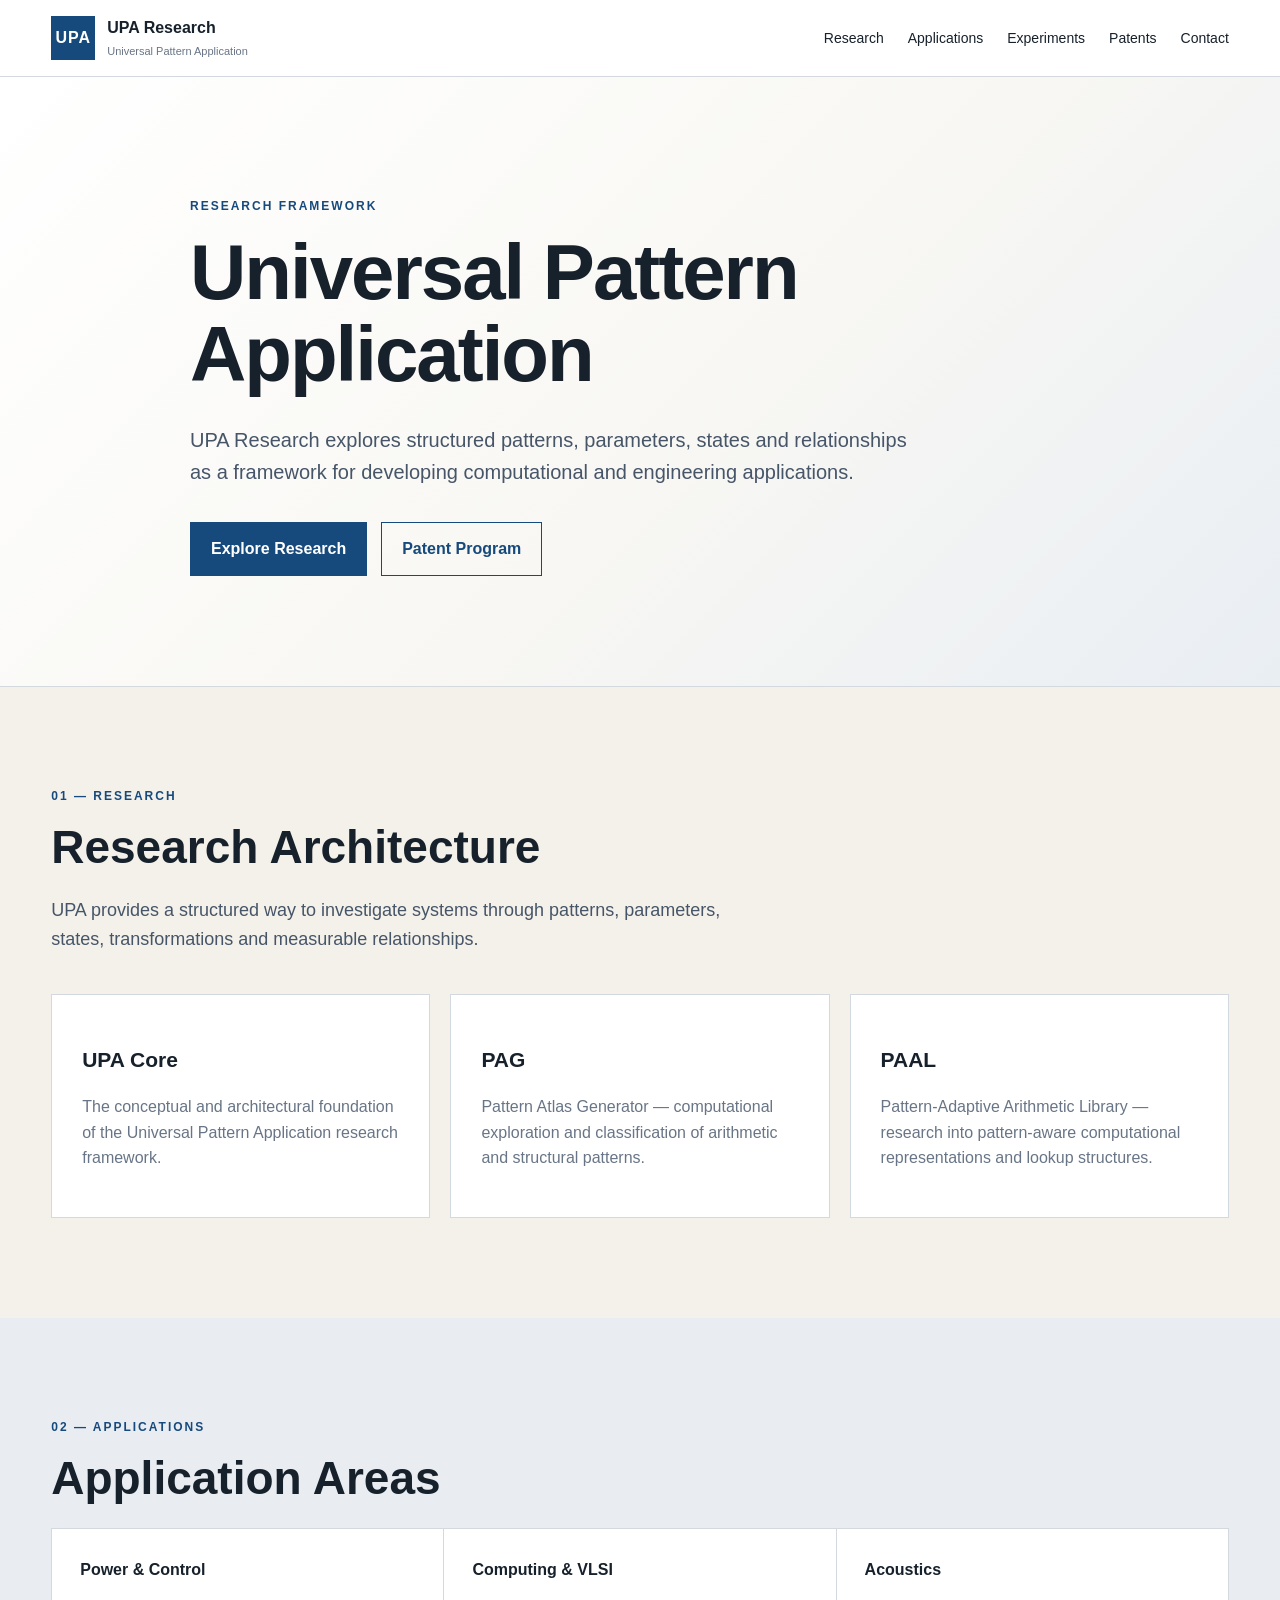
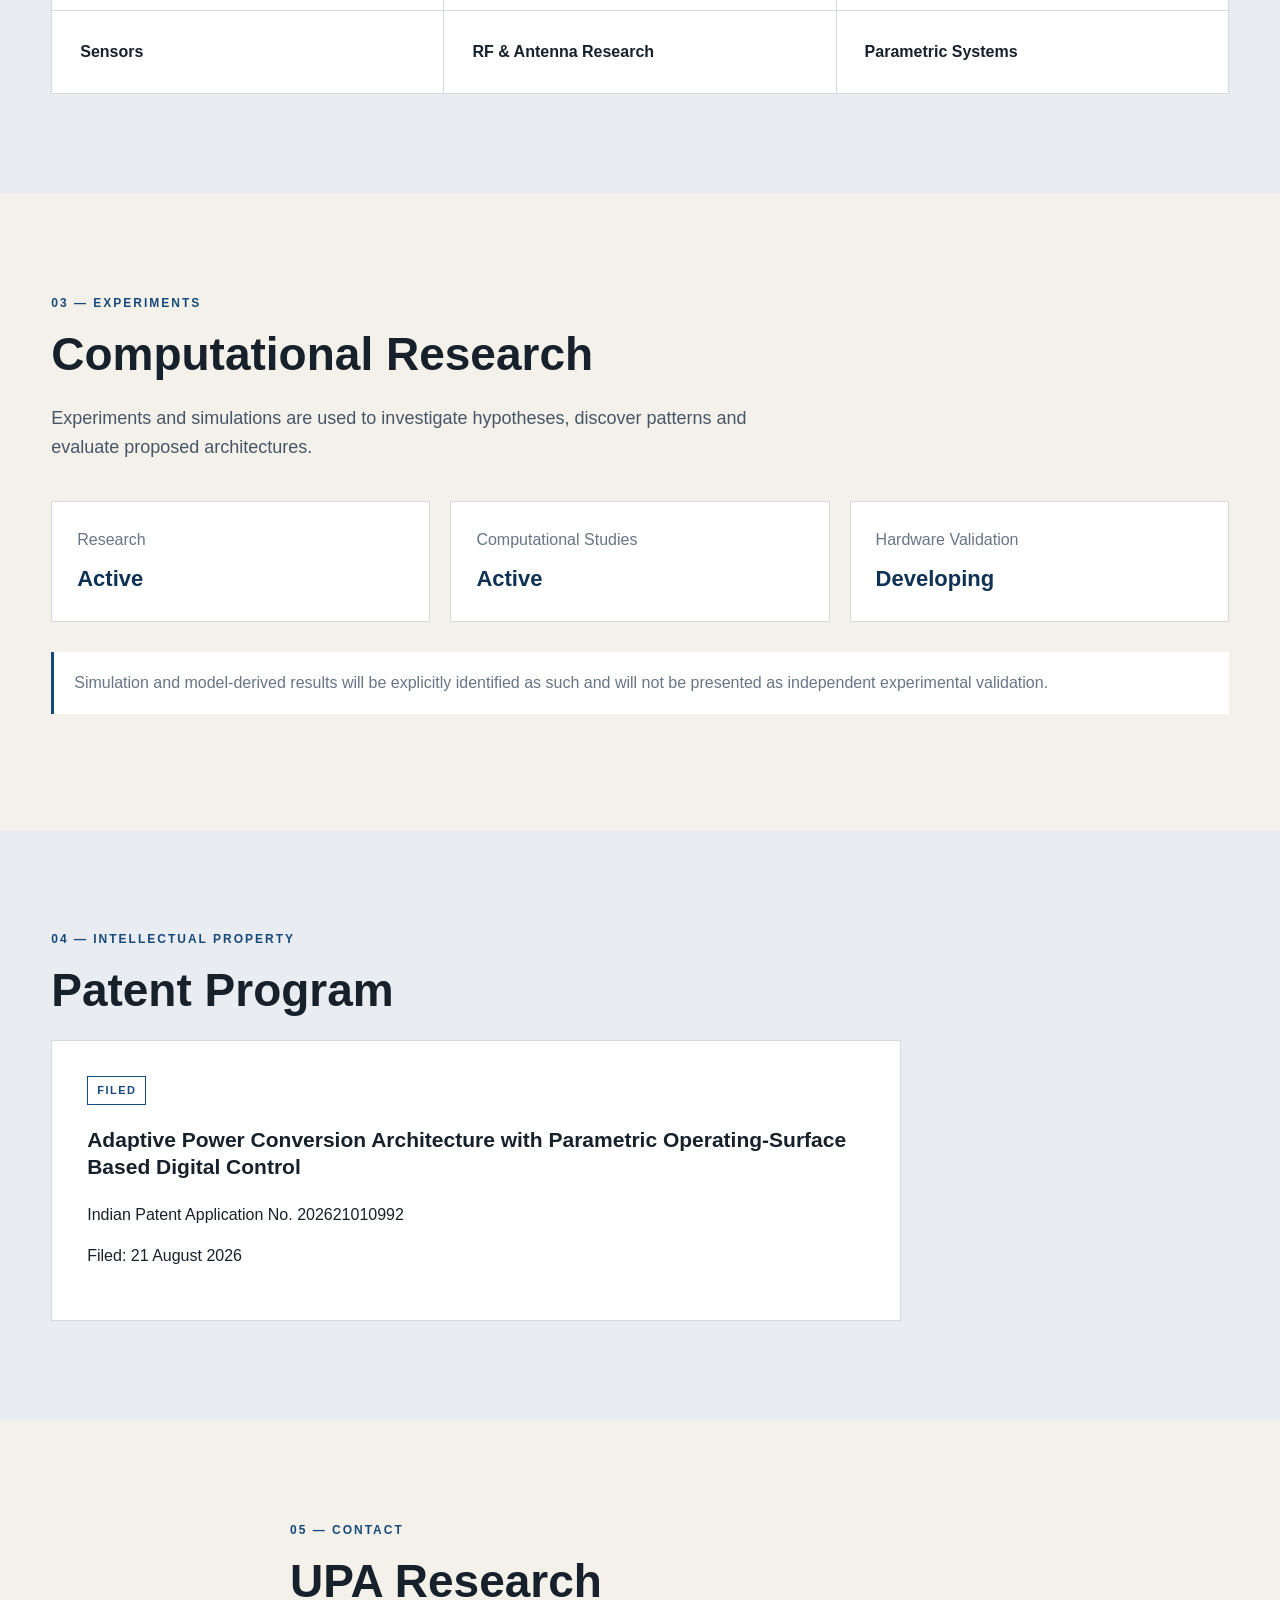
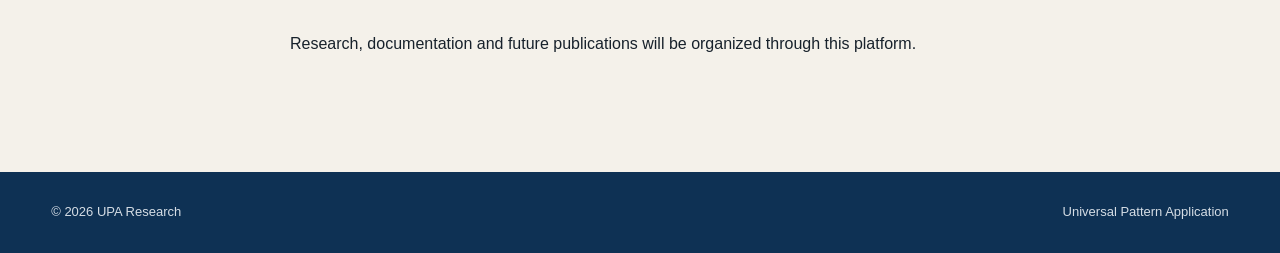
==== index.html @ 059bbdf7 "Create UPA Research website v1" ====
﻿<!DOCTYPE html>
<html lang="en">
<head>
    <meta charset="UTF-8">
    <meta name="viewport" content="width=device-width, initial-scale=1.0">
    <meta name="description" content="UPA Research — Universal Pattern Application">
    <title>UPA Research — Universal Pattern Application</title>
    <link rel="stylesheet" href="css/style.css">
</head>

<body>

<header class="site-header">
    <div class="container nav-container">
        <a href="index.html" class="brand">
            <span class="brand-mark">UPA</span>
            <span>
                <strong>UPA Research</strong>
                <small>Universal Pattern Application</small>
            </span>
        </a>

        <nav>
            <a href="#research">Research</a>
            <a href="#applications">Applications</a>
            <a href="#experiments">Experiments</a>
            <a href="#patents">Patents</a>
            <a href="#contact">Contact</a>
        </nav>
    </div>
</header>

<main>

    <section class="hero">
        <div class="container hero-content">
            <p class="eyebrow">RESEARCH FRAMEWORK</p>

            <h1>Universal Pattern Application</h1>

            <p class="hero-text">
                UPA Research explores structured patterns, parameters,
                states and relationships as a framework for developing
                computational and engineering applications.
            </p>

            <div class="hero-actions">
                <a href="#research" class="button primary">Explore Research</a>
                <a href="#patents" class="button secondary">Patent Program</a>
            </div>
        </div>
    </section>


    <section class="section" id="research">
        <div class="container">
            <p class="eyebrow">01 — RESEARCH</p>
            <h2>Research Architecture</h2>

            <p class="section-intro">
                UPA provides a structured way to investigate systems through
                patterns, parameters, states, transformations and measurable
                relationships.
            </p>

            <div class="cards">

                <article class="card">
                    <h3>UPA Core</h3>
                    <p>
                        The conceptual and architectural foundation of the
                        Universal Pattern Application research framework.
                    </p>
                </article>

                <article class="card">
                    <h3>PAG</h3>
                    <p>
                        Pattern Atlas Generator — computational exploration
                        and classification of arithmetic and structural patterns.
                    </p>
                </article>

                <article class="card">
                    <h3>PAAL</h3>
                    <p>
                        Pattern-Adaptive Arithmetic Library — research into
                        pattern-aware computational representations and lookup
                        structures.
                    </p>
                </article>

            </div>
        </div>
    </section>


    <section class="section alternate" id="applications">
        <div class="container">
            <p class="eyebrow">02 — APPLICATIONS</p>
            <h2>Application Areas</h2>

            <div class="application-grid">
                <div>Power & Control</div>
                <div>Computing & VLSI</div>
                <div>Acoustics</div>
                <div>Sensors</div>
                <div>RF & Antenna Research</div>
                <div>Parametric Systems</div>
            </div>
        </div>
    </section>


    <section class="section" id="experiments">
        <div class="container">
            <p class="eyebrow">03 — EXPERIMENTS</p>
            <h2>Computational Research</h2>

            <p class="section-intro">
                Experiments and simulations are used to investigate hypotheses,
                discover patterns and evaluate proposed architectures.
            </p>

            <div class="status-grid">
                <div class="status">
                    <span>Research</span>
                    <strong>Active</strong>
                </div>

                <div class="status">
                    <span>Computational Studies</span>
                    <strong>Active</strong>
                </div>

                <div class="status">
                    <span>Hardware Validation</span>
                    <strong>Developing</strong>
                </div>
            </div>

            <p class="note">
                Simulation and model-derived results will be explicitly
                identified as such and will not be presented as independent
                experimental validation.
            </p>
        </div>
    </section>


    <section class="section alternate" id="patents">
        <div class="container">
            <p class="eyebrow">04 — INTELLECTUAL PROPERTY</p>
            <h2>Patent Program</h2>

            <div class="patent-card">
                <span class="patent-status">FILED</span>

                <h3>
                    Adaptive Power Conversion Architecture with Parametric
                    Operating-Surface Based Digital Control
                </h3>

                <p>
                    Indian Patent Application No. 202621010992
                </p>

                <p>
                    Filed: 21 August 2026
                </p>
            </div>
        </div>
    </section>


    <section class="section" id="contact">
        <div class="container contact-section">
            <p class="eyebrow">05 — CONTACT</p>
            <h2>UPA Research</h2>

            <p>
                Research, documentation and future publications will be
                organized through this platform.
            </p>
        </div>
    </section>

</main>


<footer>
    <div class="container footer-content">
        <span>© 2026 UPA Research</span>
        <span>Universal Pattern Application</span>
    </div>
</footer>

<script src="js/main.js"></script>

</body>
</html>
---- css/style.css ----
﻿:root {
    --background: #f4f1ea;
    --surface: #ffffff;
    --surface-alt: #e9edf2;

    --text: #17212b;
    --text-soft: #465568;
    --muted: #687586;

    --border: #d4d9df;

    --accent: #174a7c;
    --accent-dark: #0e3154;
    --accent-light: #dce8f2;

    --max-width: 1180px;
}

* {
    box-sizing: border-box;
}

html {
    scroll-behavior: smooth;
}

body {
    margin: 0;
    font-family: Arial, Helvetica, sans-serif;
    background: var(--background);
    color: var(--text);
    line-height: 1.6;
}

/* ---------- Layout ---------- */

.container {
    width: min(92%, var(--max-width));
    margin: 0 auto;
}

/* ---------- Header ---------- */

.site-header {
    background: rgba(255, 255, 255, 0.97);
    border-bottom: 1px solid var(--border);
    position: sticky;
    top: 0;
    z-index: 100;
}

.nav-container {
    min-height: 76px;
    display: flex;
    align-items: center;
    justify-content: space-between;
    gap: 30px;
}

.brand {
    display: flex;
    align-items: center;
    gap: 12px;
    color: var(--text);
    text-decoration: none;
}

.brand-mark {
    display: grid;
    place-items: center;
    width: 44px;
    height: 44px;

    background: var(--accent);
    color: white;

    border: 2px solid var(--accent);

    font-weight: 700;
    letter-spacing: 1px;
}

.brand strong,
.brand small {
    display: block;
}

.brand small {
    color: var(--muted);
    font-size: 11px;
    margin-top: 2px;
}

nav {
    display: flex;
    gap: 24px;
}

nav a {
    color: var(--text);
    text-decoration: none;
    font-size: 14px;
}

nav a:hover {
    color: var(--accent);
}

/* ---------- Hero ---------- */

.hero {
    padding: 120px 0 110px;

    background:
        linear-gradient(
            135deg,
            #ffffff 0%,
            #f8f7f3 55%,
            #e9eef3 100%
        );

    border-bottom: 1px solid var(--border);
}

.hero-content {
    max-width: 900px;
}

.eyebrow {
    color: var(--accent);
    font-size: 12px;
    font-weight: 700;
    letter-spacing: 2px;
    margin: 0 0 16px;
}

h1 {
    font-size: clamp(42px, 7vw, 78px);
    line-height: 1.05;
    margin: 0 0 28px;
    letter-spacing: -2px;
}

.hero-text {
    max-width: 720px;
    font-size: 20px;
    color: var(--text-soft);
}

.hero-actions {
    display: flex;
    gap: 14px;
    margin-top: 34px;
    flex-wrap: wrap;
}

/* ---------- Buttons ---------- */

.button {
    display: inline-block;
    padding: 13px 20px;
    text-decoration: none;
    font-weight: 700;

    border: 1px solid var(--accent);

    transition:
        background 0.2s ease,
        color 0.2s ease,
        transform 0.2s ease;
}

.button:hover {
    transform: translateY(-1px);
}

.button.primary {
    background: var(--accent);
    color: white;
}

.button.primary:hover {
    background: var(--accent-dark);
}

.button.secondary {
    color: var(--accent);
    background: transparent;
}

.button.secondary:hover {
    background: var(--accent-light);
}

/* ---------- Sections ---------- */

.section {
    padding: 100px 0;
}

.alternate {
    background: var(--surface-alt);
}

h2 {
    font-size: clamp(30px, 4vw, 46px);
    line-height: 1.1;
    margin: 0 0 24px;
}

h3 {
    font-size: 21px;
    line-height: 1.3;
}

.section-intro {
    max-width: 720px;
    color: var(--text-soft);
    font-size: 18px;
    margin-bottom: 40px;
}

/* ---------- Research Cards ---------- */

.cards {
    display: grid;
    grid-template-columns: repeat(3, 1fr);
    gap: 20px;
}

.card {
    background: var(--surface);
    border: 1px solid var(--border);
    padding: 30px;

    transition:
        transform 0.2s ease,
        border-color 0.2s ease;
}

.card:hover {
    transform: translateY(-3px);
    border-color: #aebdca;
}

.card p {
    color: var(--muted);
}

/* ---------- Applications ---------- */

.application-grid {
    display: grid;
    grid-template-columns: repeat(3, 1fr);

    border-top: 1px solid var(--border);
    border-left: 1px solid var(--border);
}

.application-grid div {
    background: var(--surface);

    border-right: 1px solid var(--border);
    border-bottom: 1px solid var(--border);

    padding: 28px;

    font-weight: 700;
}

/* ---------- Experiment Status ---------- */

.status-grid {
    display: grid;
    grid-template-columns: repeat(3, 1fr);
    gap: 20px;
    margin-top: 35px;
}

.status {
    background: var(--surface);
    border: 1px solid var(--border);
    padding: 25px;
}

.status span,
.status strong {
    display: block;
}

.status span {
    color: var(--muted);
    margin-bottom: 8px;
}

.status strong {
    color: var(--accent-dark);
    font-size: 22px;
}

.note {
    margin-top: 30px;
    padding: 18px 20px;

    border-left: 3px solid var(--accent);

    background: var(--surface);
    color: var(--muted);
}

/* ---------- Patent ---------- */

.patent-card {
    max-width: 850px;

    background: var(--surface);
    border: 1px solid var(--border);

    padding: 35px;
}

.patent-status {
    display: inline-block;

    font-size: 11px;
    font-weight: 700;
    letter-spacing: 1.5px;

    color: var(--accent);

    border: 1px solid var(--accent);

    padding: 5px 9px;
}

/* ---------- Contact ---------- */

.contact-section {
    max-width: 700px;
}

/* ---------- Footer ---------- */

footer {
    background: var(--accent-dark);
    color: white;
    padding: 30px 0;
}

.footer-content {
    display: flex;
    justify-content: space-between;
    gap: 20px;

    color: #d5dde5;
    font-size: 13px;
}

/* ---------- Mobile ---------- */

@media (max-width: 800px) {

    .nav-container {
        align-items: flex-start;
        padding: 18px 0;
        flex-direction: column;
    }

    nav {
        flex-wrap: wrap;
        gap: 12px 18px;
    }

    .hero {
        padding: 80px 0;
    }

    .cards,
    .application-grid,
    .status-grid {
        grid-template-columns: 1fr;
    }

    .section {
        padding: 70px 0;
    }

    .footer-content {
        flex-direction: column;
    }
}
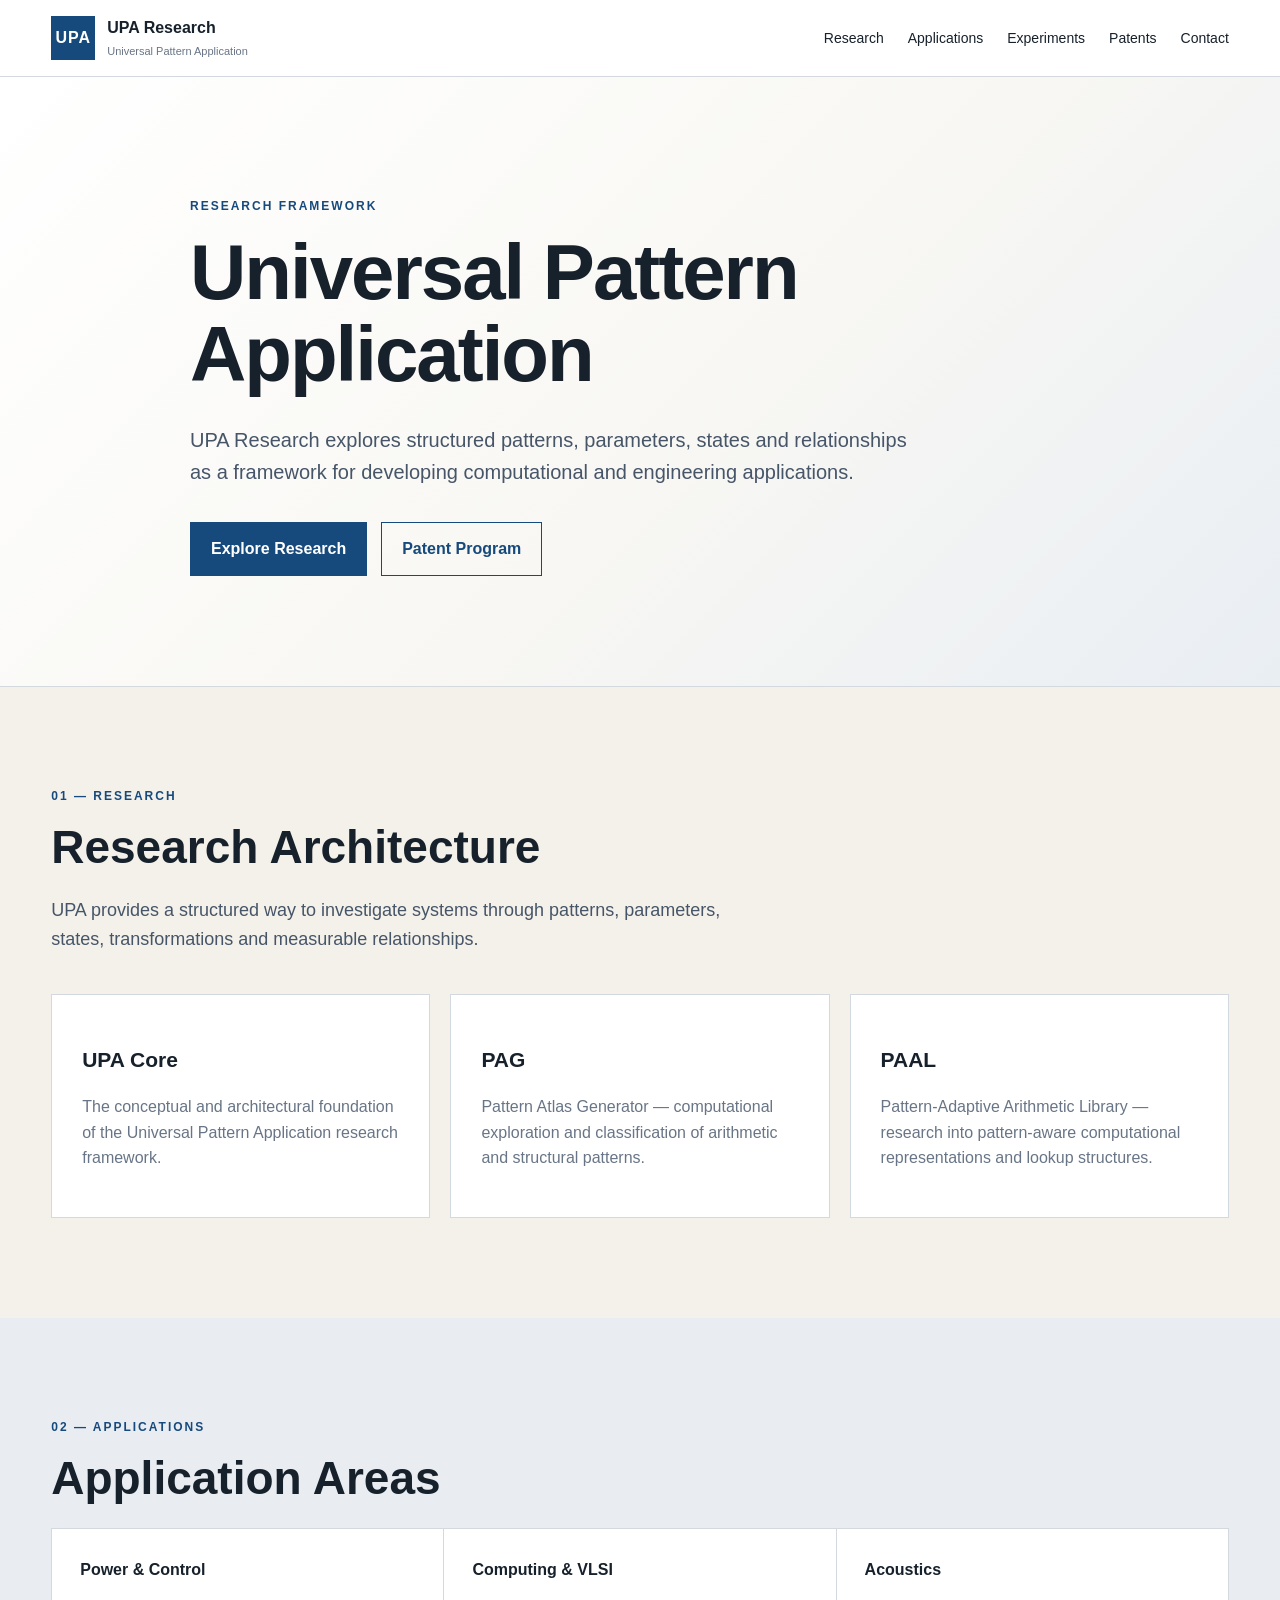
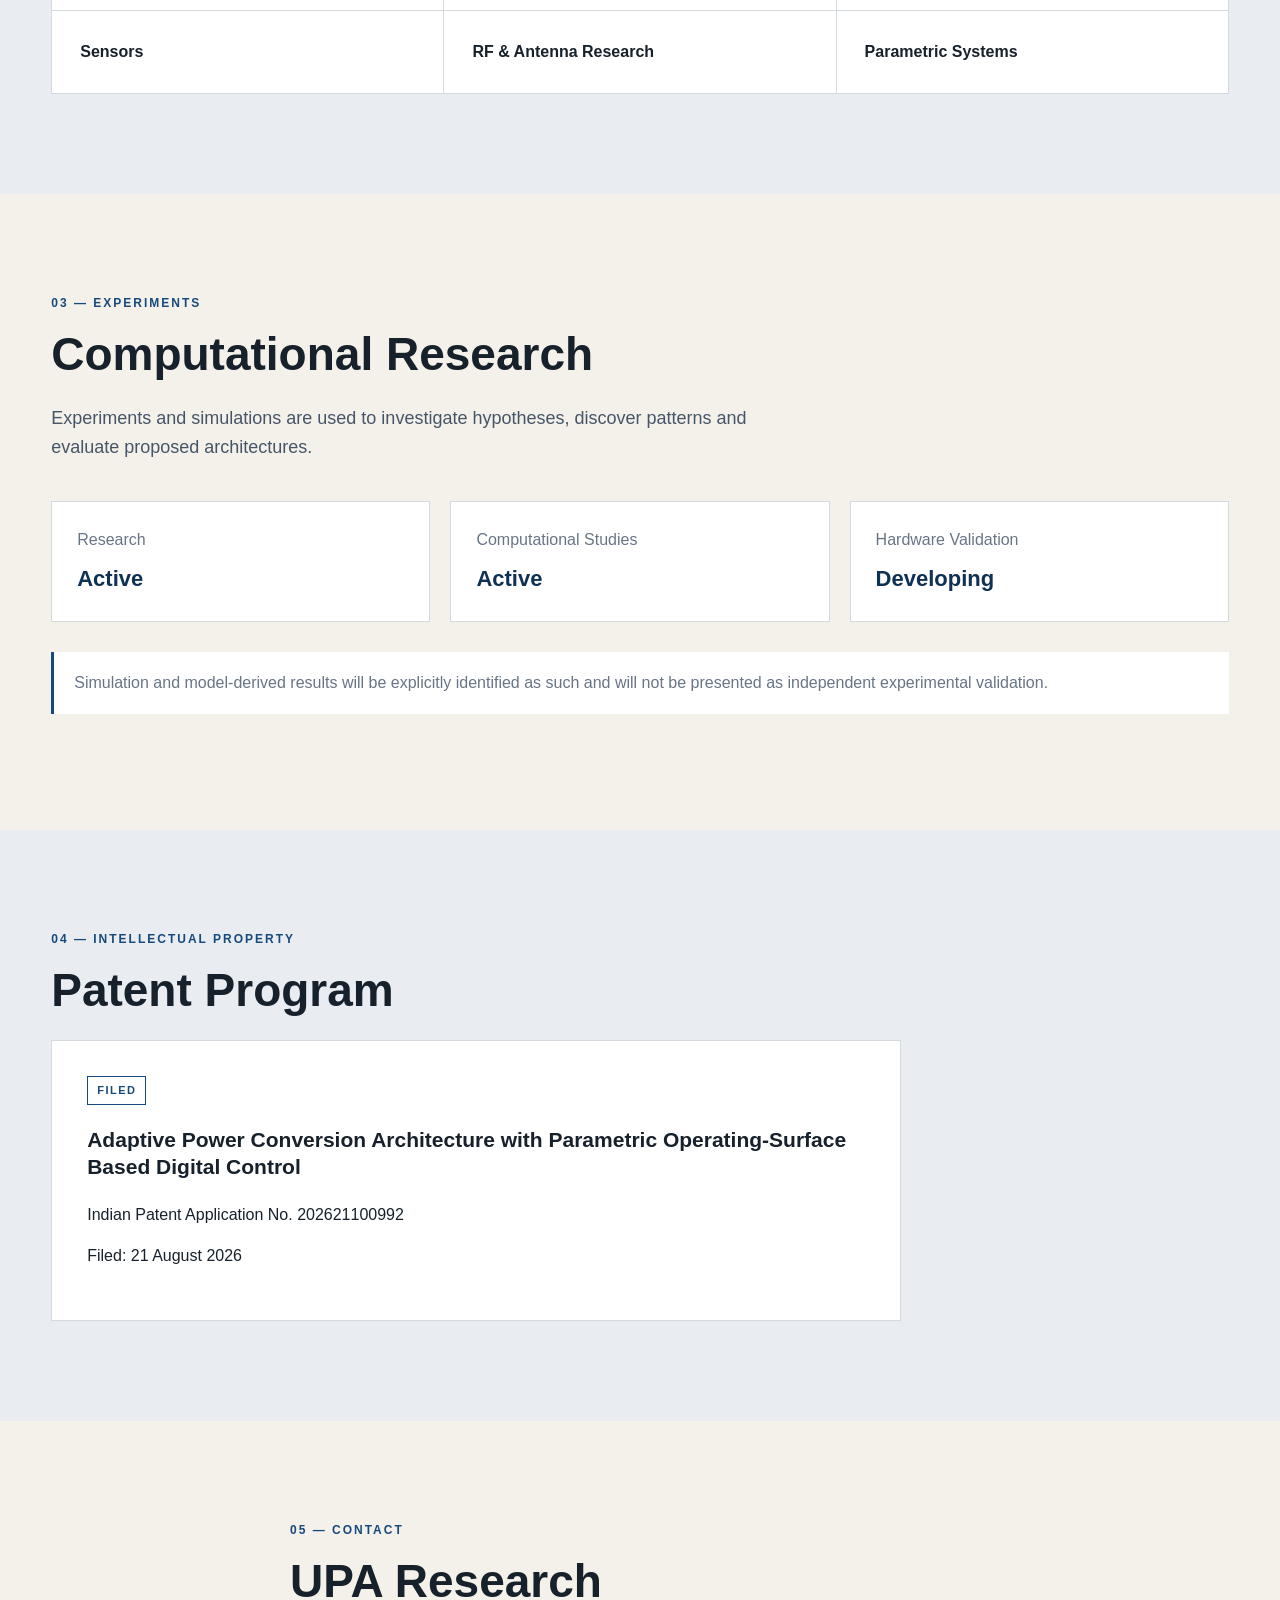
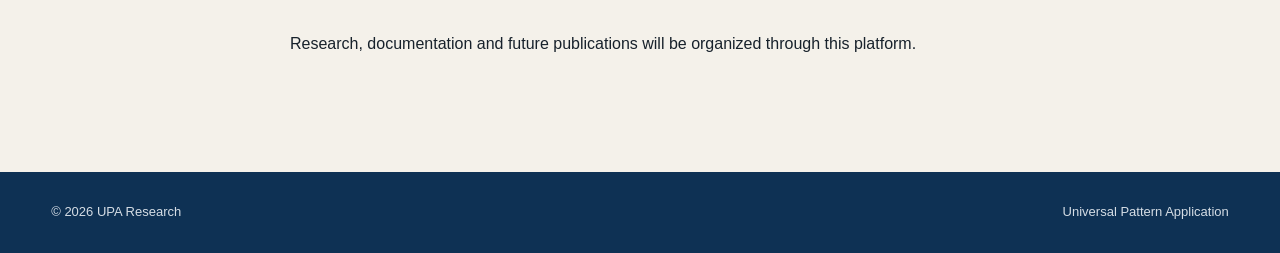
==== commit 3a49a650: "Add public site visit counter" ====
--- a/index.html
+++ b/index.html
@@ -162,7 +162,7 @@
                 </h3>
 
                 <p>
-                    Indian Patent Application No. 202621010992
+                    Indian Patent Application No. 202621100992
                 </p>
 
                 <p>
@@ -199,3 +199,4 @@
 
 </body>
 </html>
+
--- a/css/style.css
+++ b/css/style.css
@@ -389,3 +389,16 @@
         flex-direction: column;
     }
 }
+
+/* ---------- Visitor Counter ---------- */
+
+.visitor-counter {
+    display: inline-flex;
+    align-items: baseline;
+    gap: 6px;
+}
+
+.visitor-counter strong {
+    color: #ffffff;
+    font-variant-numeric: tabular-nums;
+}
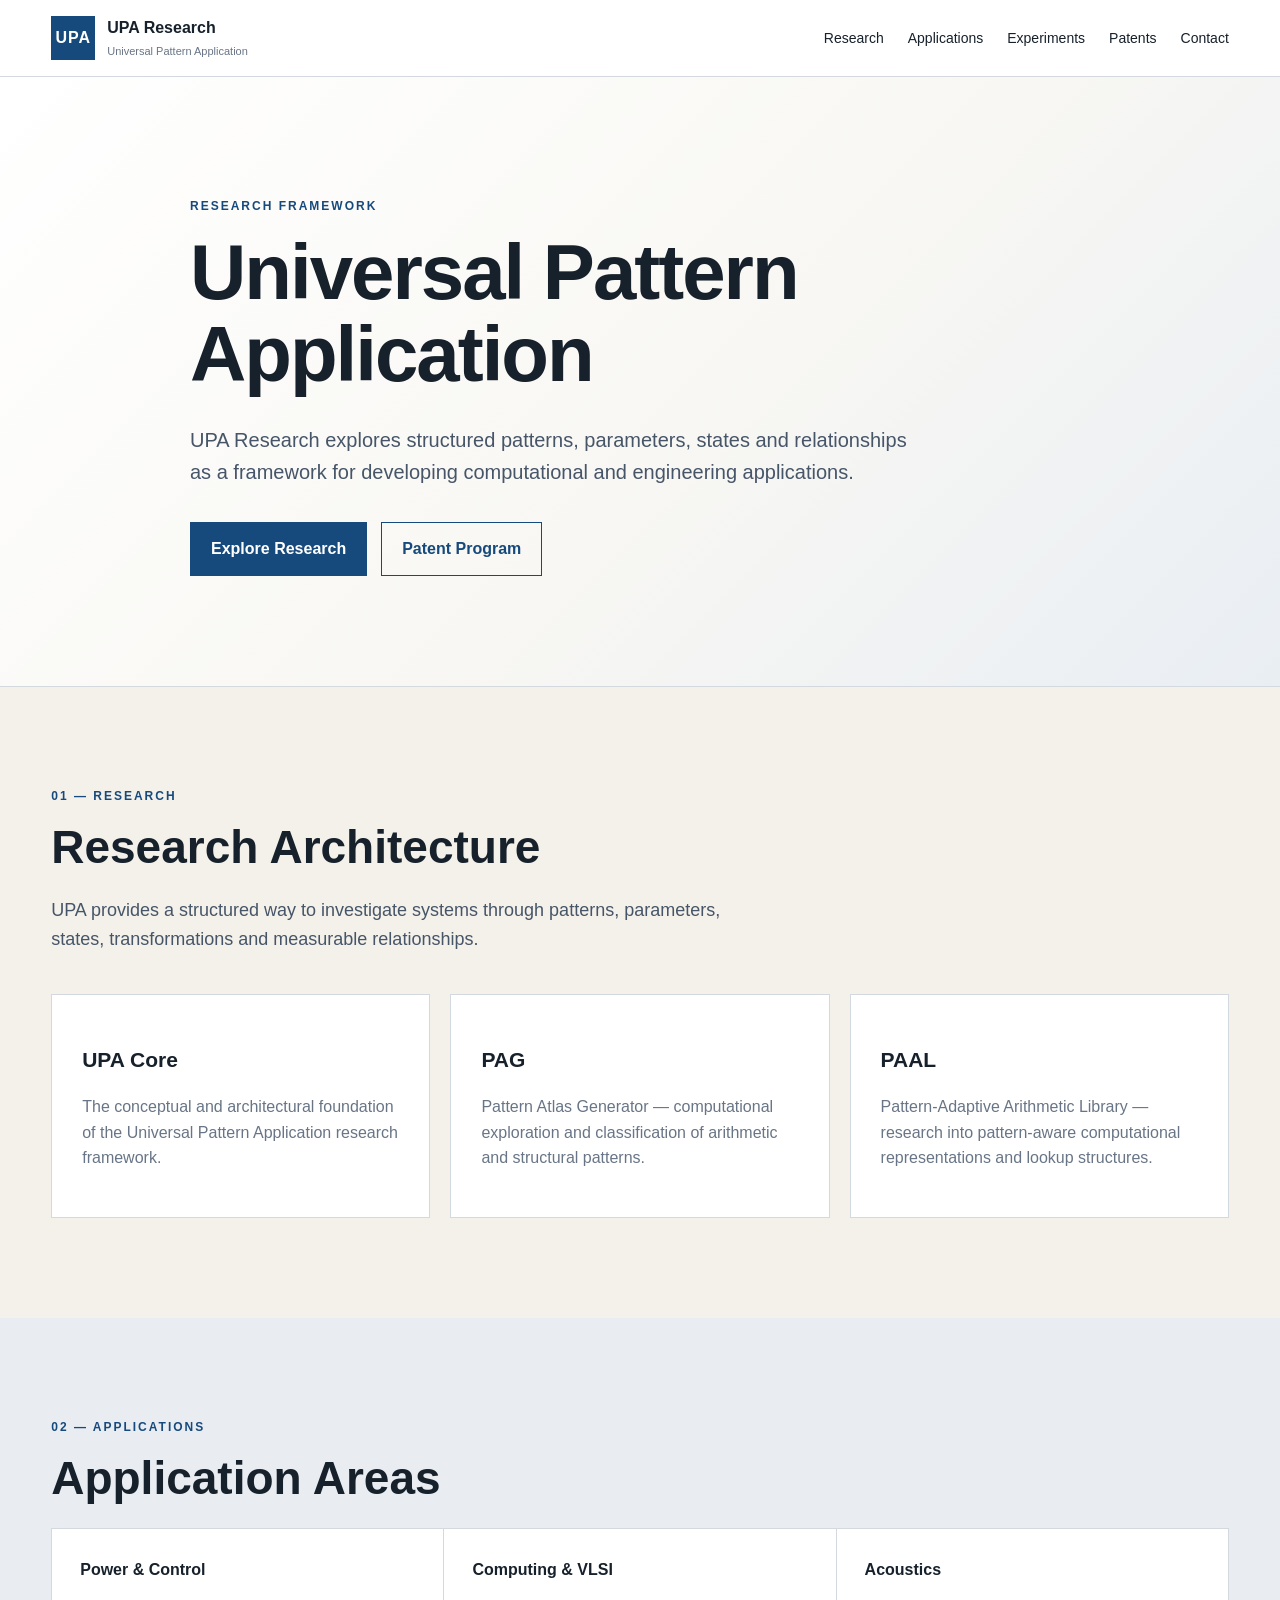
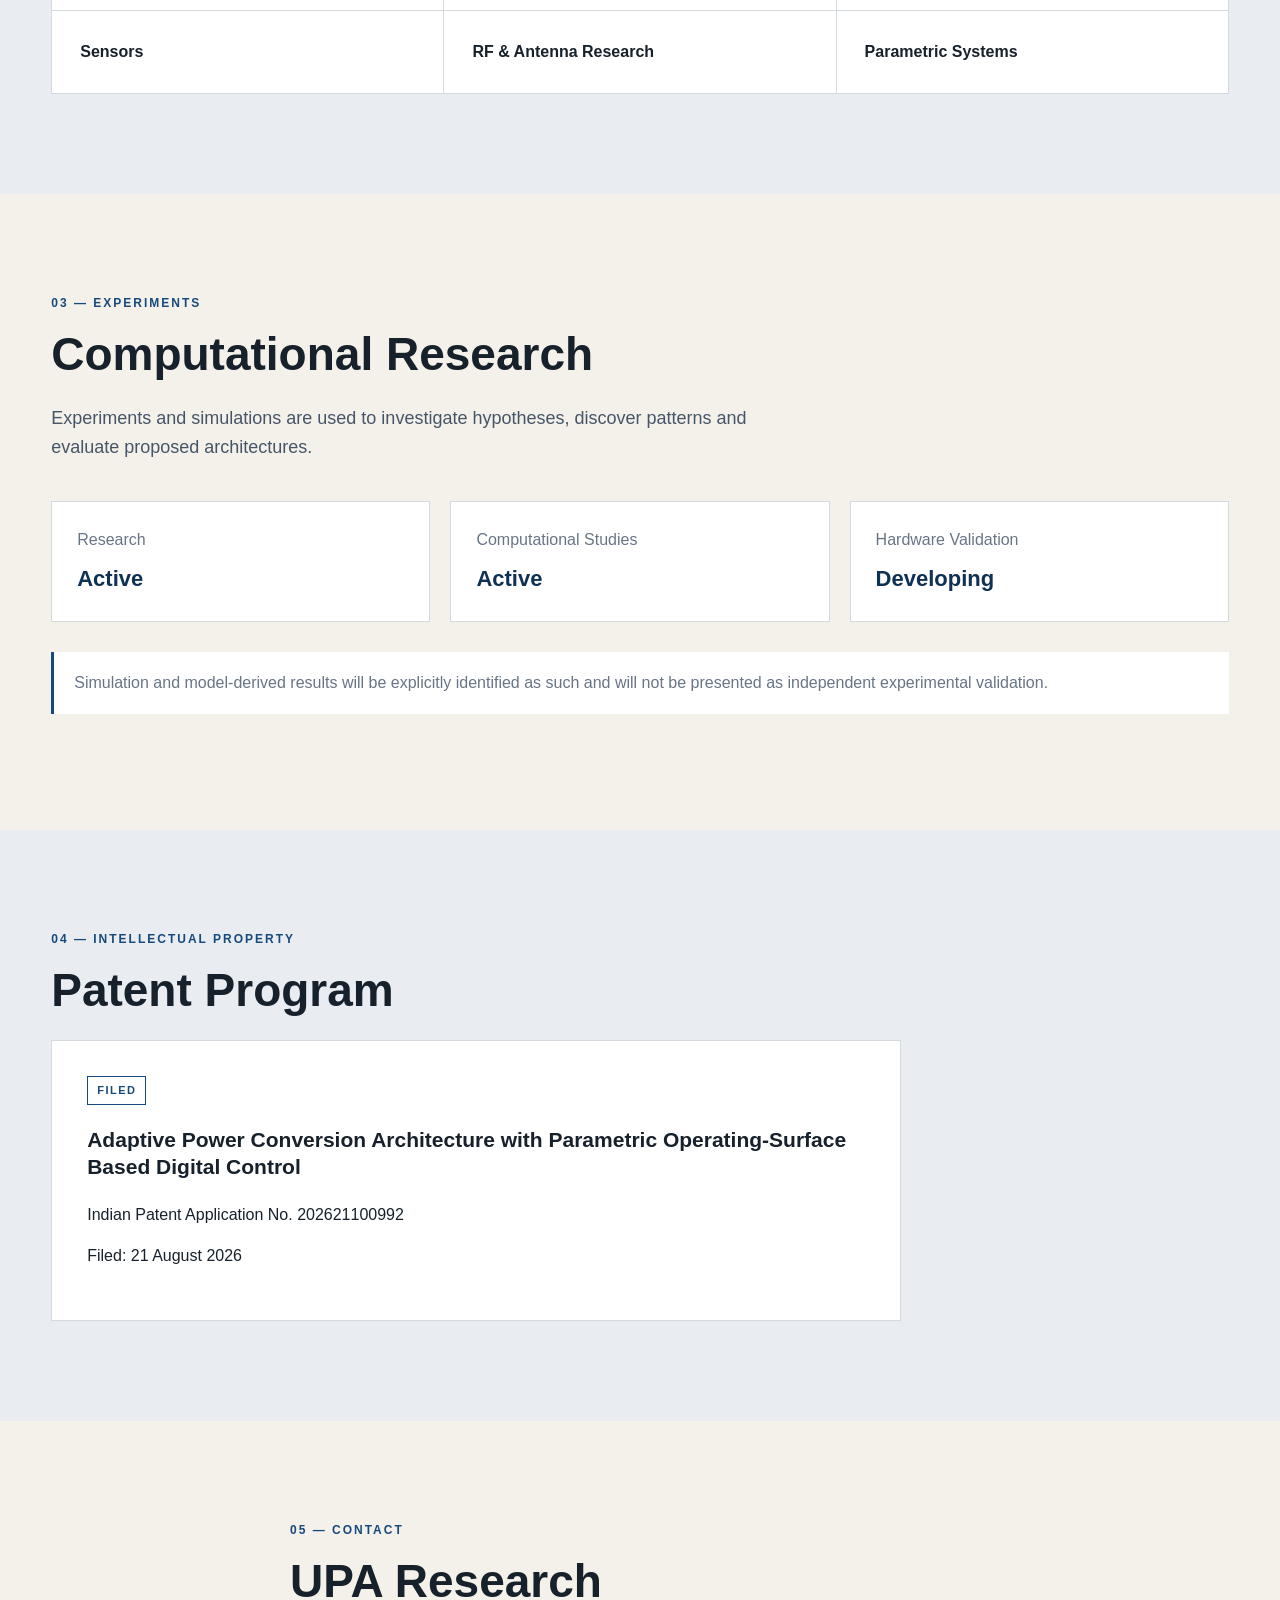
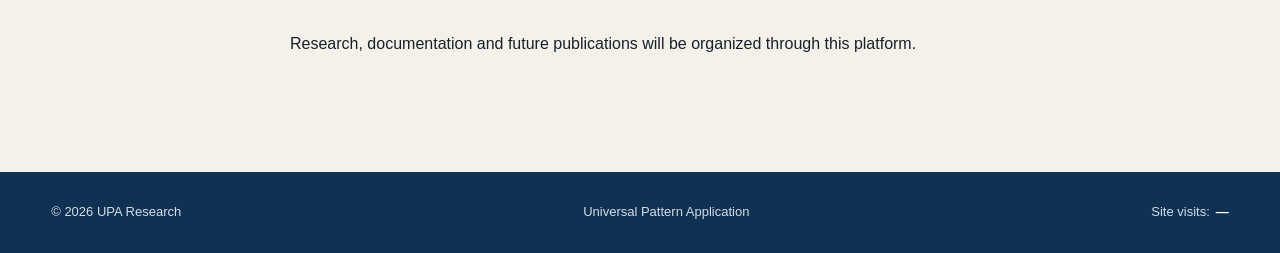
==== commit 6a922c8b: "Display site visit counter" ====
--- a/index.html
+++ b/index.html
@@ -192,6 +192,9 @@
     <div class="container footer-content">
         <span>© 2026 UPA Research</span>
         <span>Universal Pattern Application</span>
+        <span class="visitor-counter" aria-live="polite">
+            Site visits: <strong id="visitor-count">—</strong>
+        </span>
     </div>
 </footer>
 
@@ -200,3 +203,4 @@
 </body>
 </html>
 
+
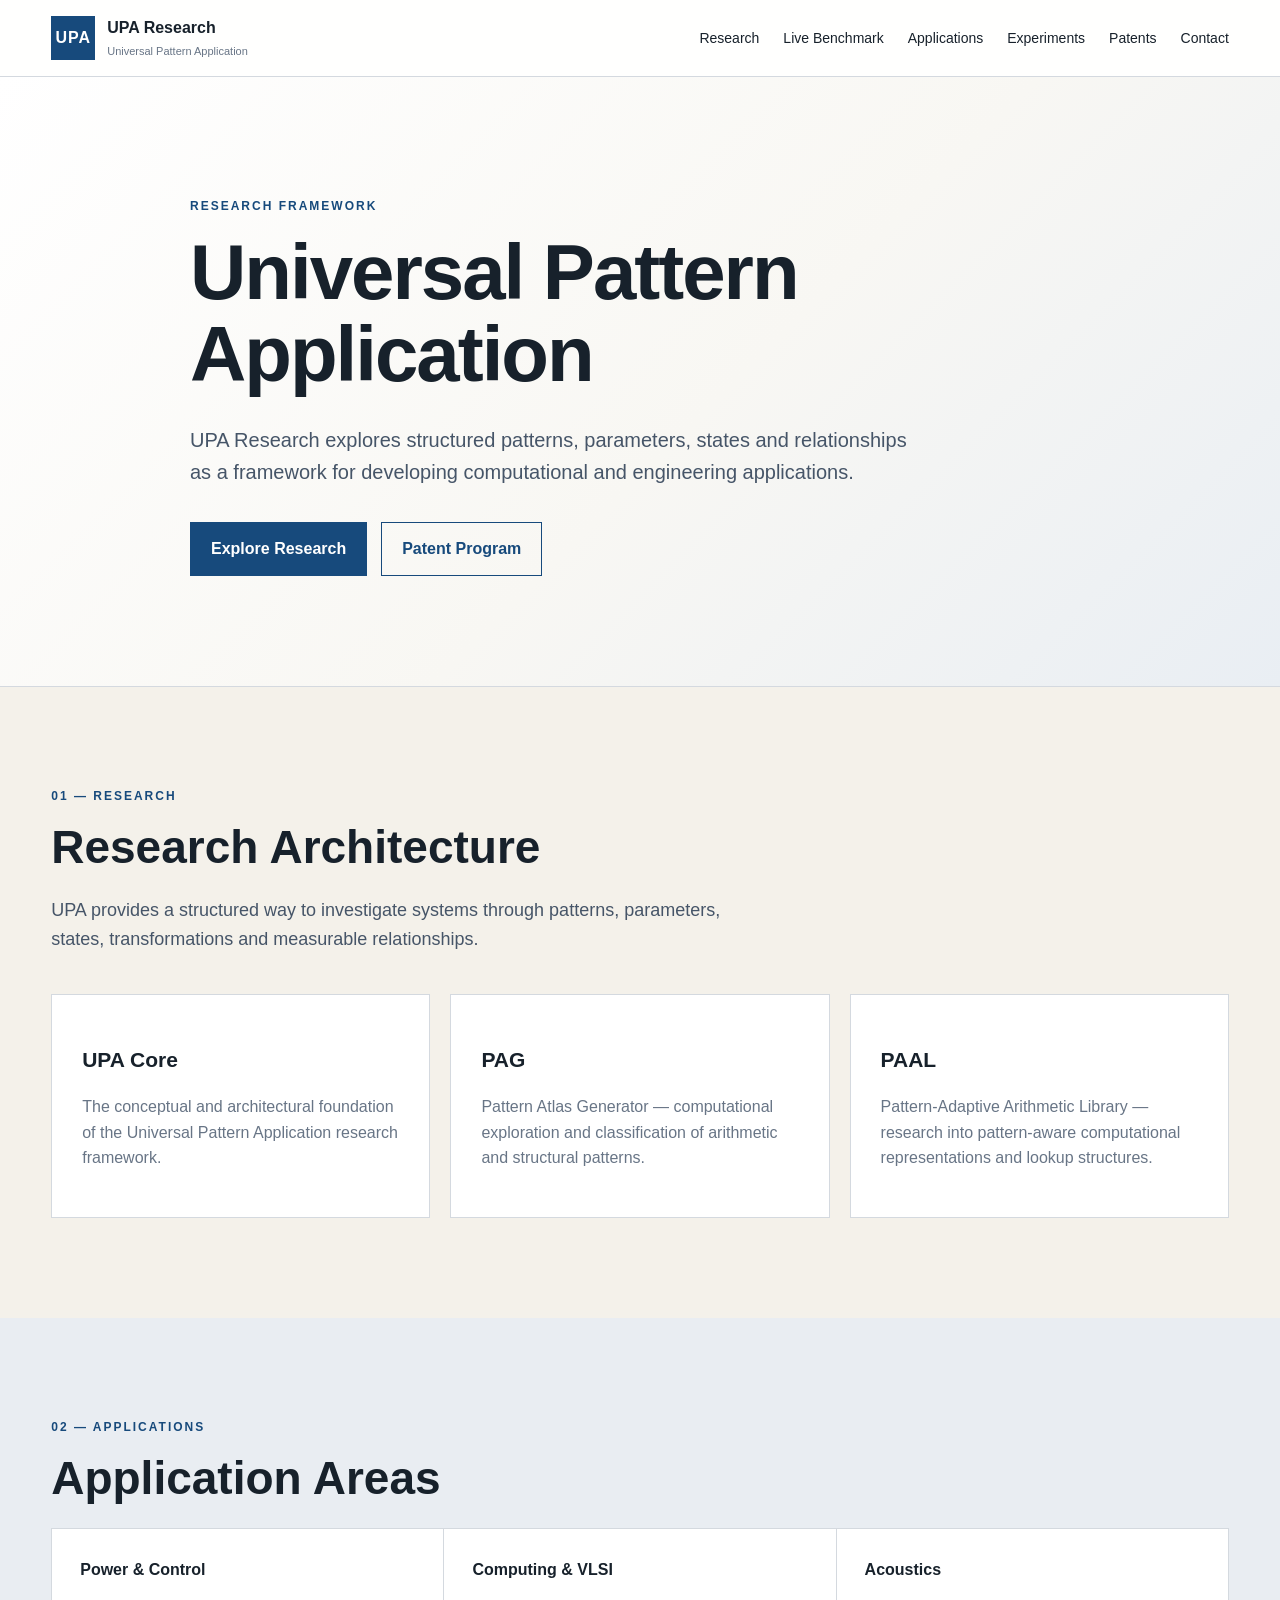
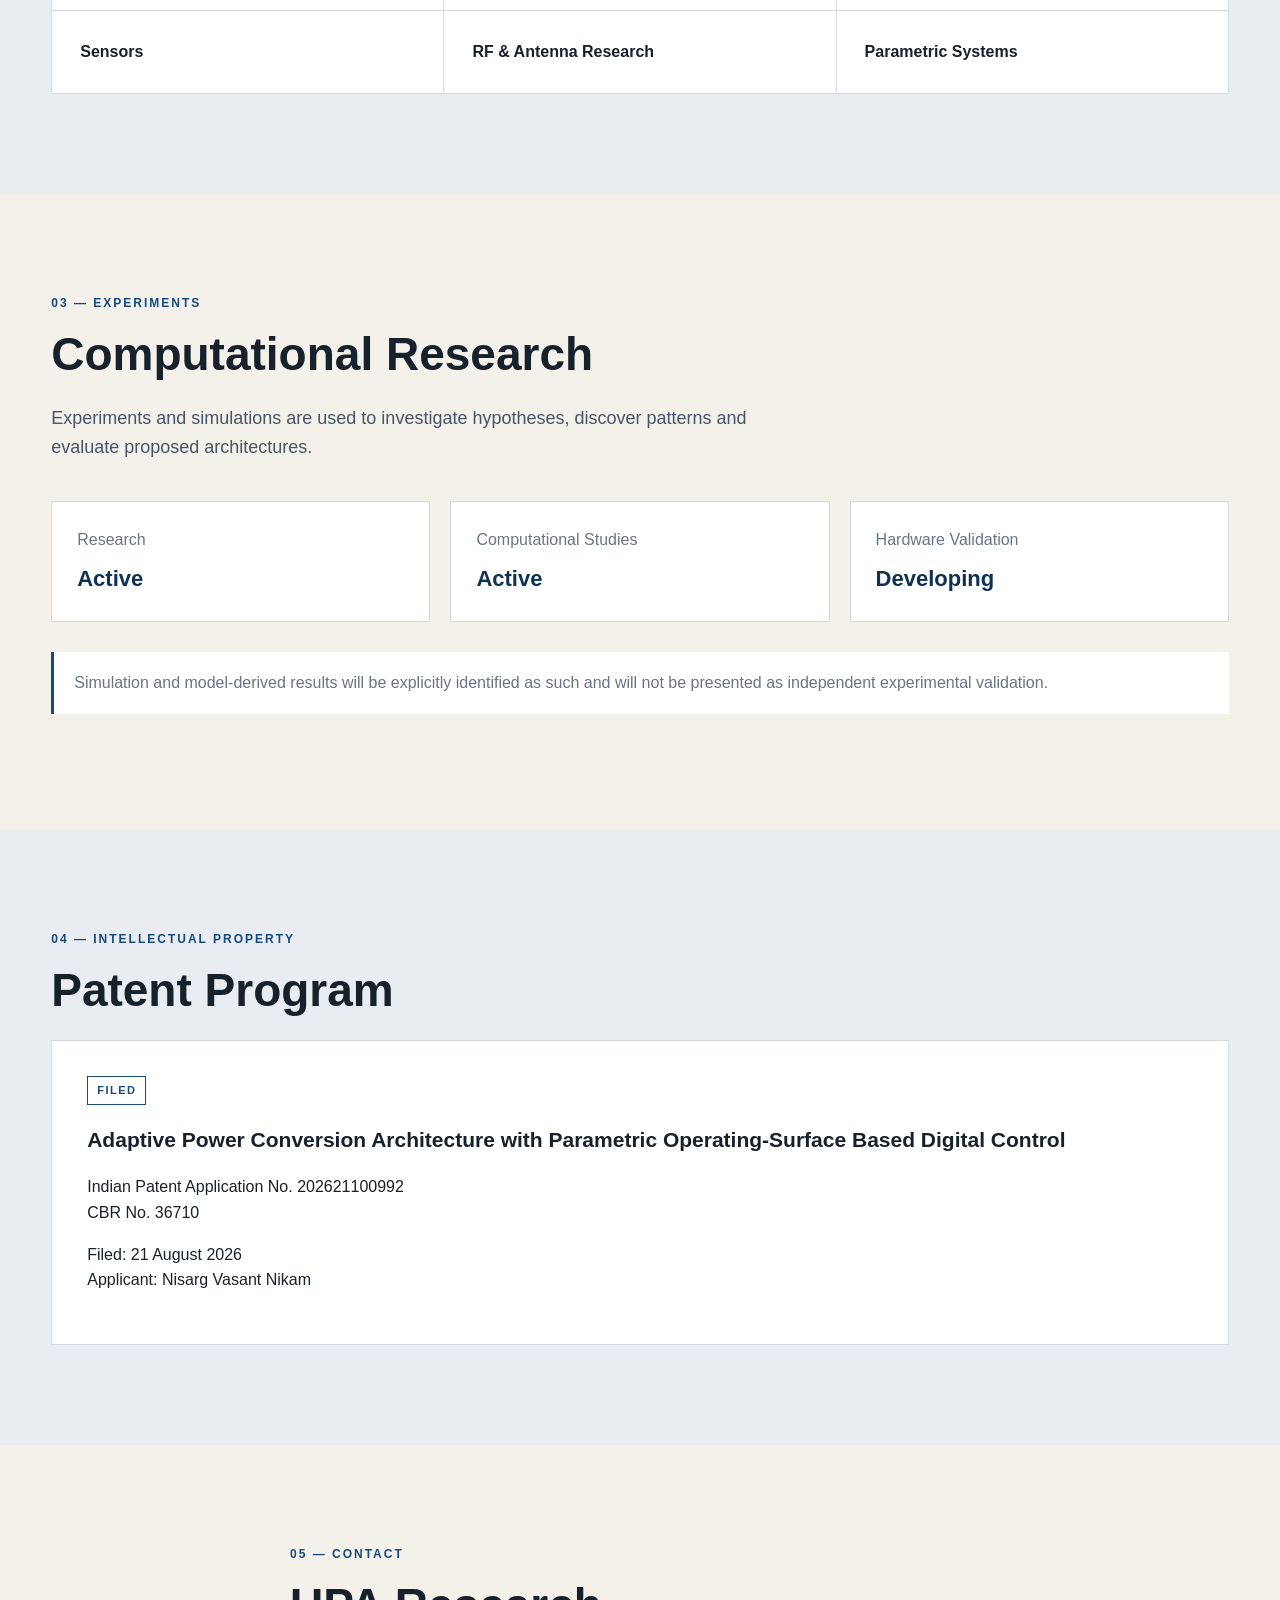
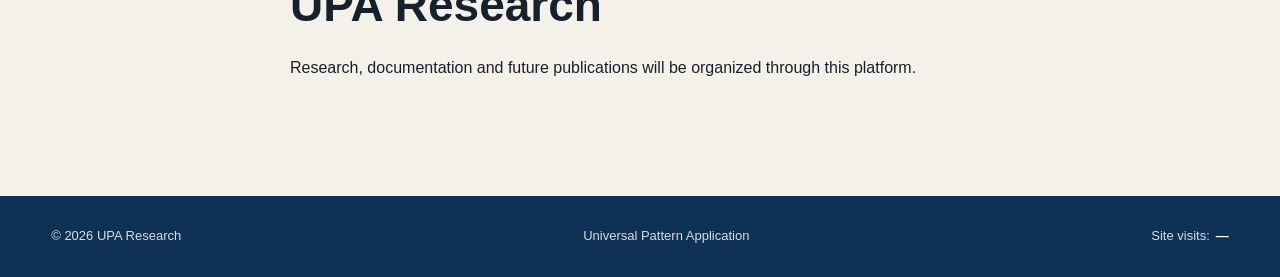
==== commit 5c72f7a4: "Expand UPA Research observatory and evidence architecture" ====
--- a/index.html
+++ b/index.html
@@ -1,4 +1,4 @@
-﻿<!DOCTYPE html>
+<!DOCTYPE html>
 <html lang="en">
 <head>
     <meta charset="UTF-8">
@@ -6,6 +6,7 @@
     <meta name="description" content="UPA Research — Universal Pattern Application">
     <title>UPA Research — Universal Pattern Application</title>
     <link rel="stylesheet" href="css/style.css">
+<script src="./js/responsive.js" defer></script>
 </head>
 
 <body>
@@ -22,6 +23,7 @@
 
         <nav>
             <a href="#research">Research</a>
+            <a href="experiments/WEB-EXP-010.html" class="live-benchmark-link"><span>Live Benchmark</span></a>
             <a href="#applications">Applications</a>
             <a href="#experiments">Experiments</a>
             <a href="#patents">Patents</a>
@@ -162,11 +164,10 @@
                 </h3>
 
                 <p>
-                    Indian Patent Application No. 202621100992
-                </p>
+                    Indian Patent Application No. 202621100992<br>CBR No. 36710</p>
 
                 <p>
-                    Filed: 21 August 2026
+                    Filed: 21 August 2026<br>Applicant: Nisarg Vasant Nikam
                 </p>
             </div>
         </div>
--- a/css/style.css
+++ b/css/style.css
@@ -1,4 +1,4 @@
-﻿:root {
+:root {
     --background: #f4f1ea;
     --surface: #ffffff;
     --surface-alt: #e9edf2;
@@ -356,40 +356,6 @@
     font-size: 13px;
 }
 
-/* ---------- Mobile ---------- */
-
-@media (max-width: 800px) {
-
-    .nav-container {
-        align-items: flex-start;
-        padding: 18px 0;
-        flex-direction: column;
-    }
-
-    nav {
-        flex-wrap: wrap;
-        gap: 12px 18px;
-    }
-
-    .hero {
-        padding: 80px 0;
-    }
-
-    .cards,
-    .application-grid,
-    .status-grid {
-        grid-template-columns: 1fr;
-    }
-
-    .section {
-        padding: 70px 0;
-    }
-
-    .footer-content {
-        flex-direction: column;
-    }
-}
-
 /* ---------- Visitor Counter ---------- */
 
 .visitor-counter {
@@ -402,3 +368,267 @@
     color: #ffffff;
     font-variant-numeric: tabular-nums;
 }
+
+/* ---------- UPA Final Responsive System v2 ---------- */
+
+html,
+body {
+    overflow-x: hidden;
+}
+
+img,
+video,
+canvas,
+svg {
+    max-width: 100%;
+}
+
+.container {
+    width: min(92%, var(--max-width));
+    min-width: 0;
+}
+
+header > .container,
+.nav-container,
+header nav,
+nav {
+    min-width: 0;
+    max-width: 100%;
+}
+
+.card,
+.status,
+.evidence-card,
+.research-card,
+.domain-card,
+.record-card,
+.patent-card,
+.application-card {
+    min-width: 0;
+    max-width: 100%;
+    box-sizing: border-box;
+}
+
+.card h1,
+.card h2,
+.card h3,
+.card p,
+.research-card h1,
+.research-card h2,
+.research-card h3,
+.research-card p,
+.domain-card h1,
+.domain-card h2,
+.domain-card h3,
+.domain-card p,
+.record-card h1,
+.record-card h2,
+.record-card h3,
+.record-card p,
+.patent-card h1,
+.patent-card h2,
+.patent-card h3,
+.patent-card p,
+.application-card h1,
+.application-card h2,
+.application-card h3,
+.application-card p {
+    min-width: 0;
+    max-width: 100%;
+    overflow-wrap: anywhere;
+    word-break: normal;
+}
+
+.upa-fit-heading {
+    max-width: 100%;
+    overflow-wrap: anywhere;
+    word-break: normal;
+    hyphens: auto;
+}
+
+.cards,
+.application-grid,
+.status-grid,
+.evidence-grid,
+.research-grid,
+.domain-grid {
+    align-items: stretch;
+}
+
+.results-table-wrap {
+    width: 100%;
+    max-width: 100%;
+    overflow-x: auto;
+    -webkit-overflow-scrolling: touch;
+}
+
+.results-table {
+    min-width: 0;
+}
+
+@media (max-width: 800px) {
+
+    header {
+        position: relative !important;
+        top: auto !important;
+        left: auto !important;
+        right: auto !important;
+    }
+
+    .container,
+    header > .container,
+    .nav-container {
+        width: min(100% - 28px, var(--max-width));
+        min-width: 0;
+    }
+
+    header > .container,
+    .nav-container {
+        min-height: auto;
+        padding: 14px 0;
+        flex-direction: column;
+        align-items: stretch;
+        gap: 12px;
+    }
+
+    .brand {
+        align-self: flex-start;
+        min-width: 0;
+    }
+
+    header nav,
+    nav {
+        width: 100%;
+        display: flex;
+        flex-wrap: wrap;
+        align-items: center;
+        gap: 9px 14px;
+    }
+
+    nav a {
+        max-width: 100%;
+        overflow-wrap: anywhere;
+        font-size: 13px;
+    }
+
+    .hero {
+        padding: 56px 0 52px;
+    }
+
+    .hero-text {
+        font-size: 17px;
+    }
+
+    .section {
+        padding: 52px 0;
+    }
+
+    h1 {
+        font-size: clamp(38px, 11vw, 58px);
+        letter-spacing: -1.5px;
+    }
+
+    h2 {
+        font-size: clamp(28px, 8vw, 42px);
+    }
+
+    .cards,
+    .application-grid,
+    .status-grid,
+    .evidence-grid,
+    .research-grid,
+    .domain-grid {
+        grid-template-columns: 1fr;
+        width: 100%;
+    }
+
+    .card,
+    .status,
+    .evidence-card,
+    .research-card,
+    .domain-card,
+    .record-card,
+    .patent-card {
+        padding: 20px;
+    }
+
+    .application-grid {
+        border-right: 1px solid var(--border);
+    }
+
+    .application-grid div {
+        min-width: 0;
+        padding: 20px;
+        overflow-wrap: anywhere;
+    }
+
+    .record-details {
+        grid-template-columns: minmax(0, 1fr);
+        gap: 5px 0;
+    }
+
+    .record-details dt {
+        margin-top: 10px;
+    }
+
+    .record-details dd {
+        padding-bottom: 4px;
+    }
+
+    .record-meta {
+        gap: 8px 14px;
+    }
+
+    .results-table {
+        min-width: 620px;
+    }
+
+    .results-table th,
+    .results-table td {
+        white-space: normal;
+        word-break: break-word;
+        padding: 8px;
+    }
+
+    footer .footer-content {
+        width: min(100% - 28px, var(--max-width));
+        flex-direction: column;
+        align-items: flex-start;
+        gap: 12px;
+    }
+}
+
+@media (max-width: 420px) {
+
+    .container,
+    header > .container,
+    .nav-container {
+        width: calc(100% - 24px);
+    }
+
+    nav {
+        gap: 8px 12px;
+    }
+
+    nav a {
+        font-size: 13px;
+    }
+
+    .hero {
+        padding-top: 48px;
+    }
+
+    .hero-actions {
+        flex-direction: column;
+        align-items: stretch;
+    }
+
+    .hero-actions .button {
+        text-align: center;
+    }
+
+    .eyebrow {
+        font-size: 10px;
+        letter-spacing: 1.5px;
+    }
+}
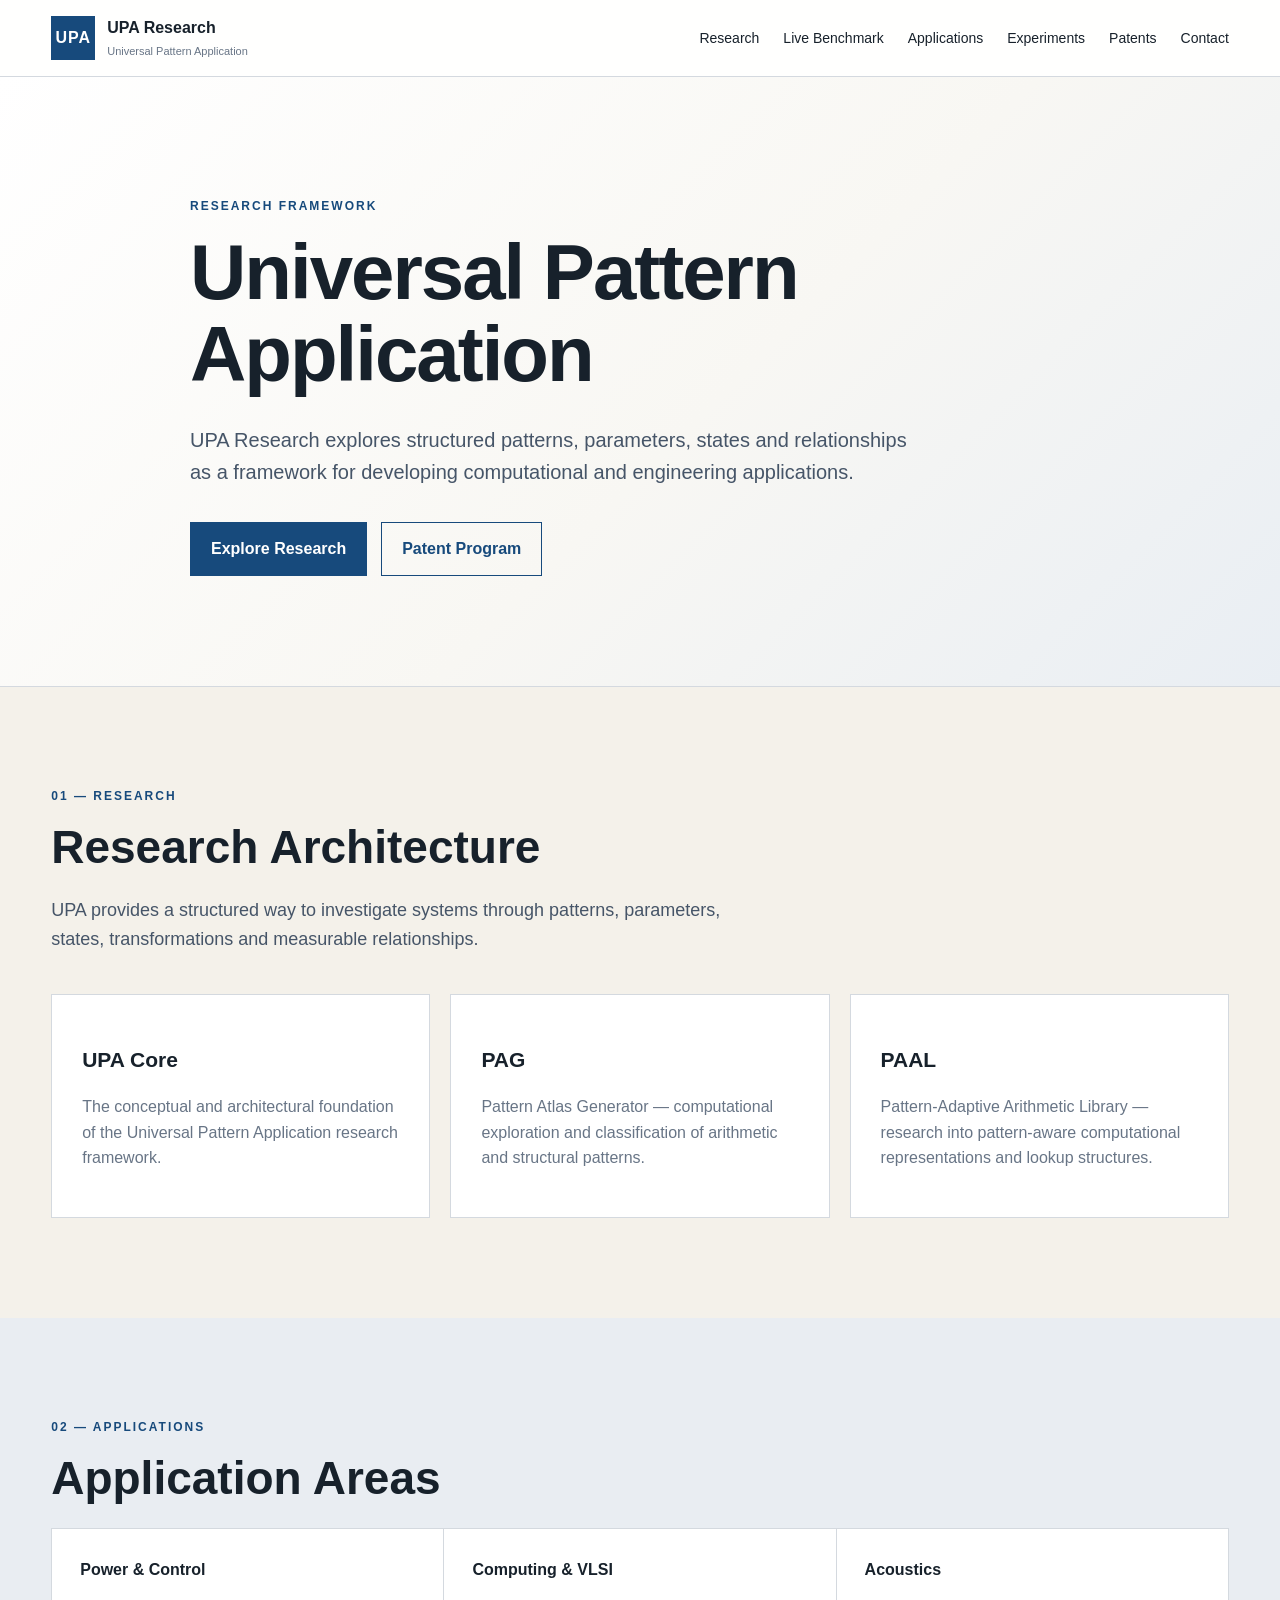
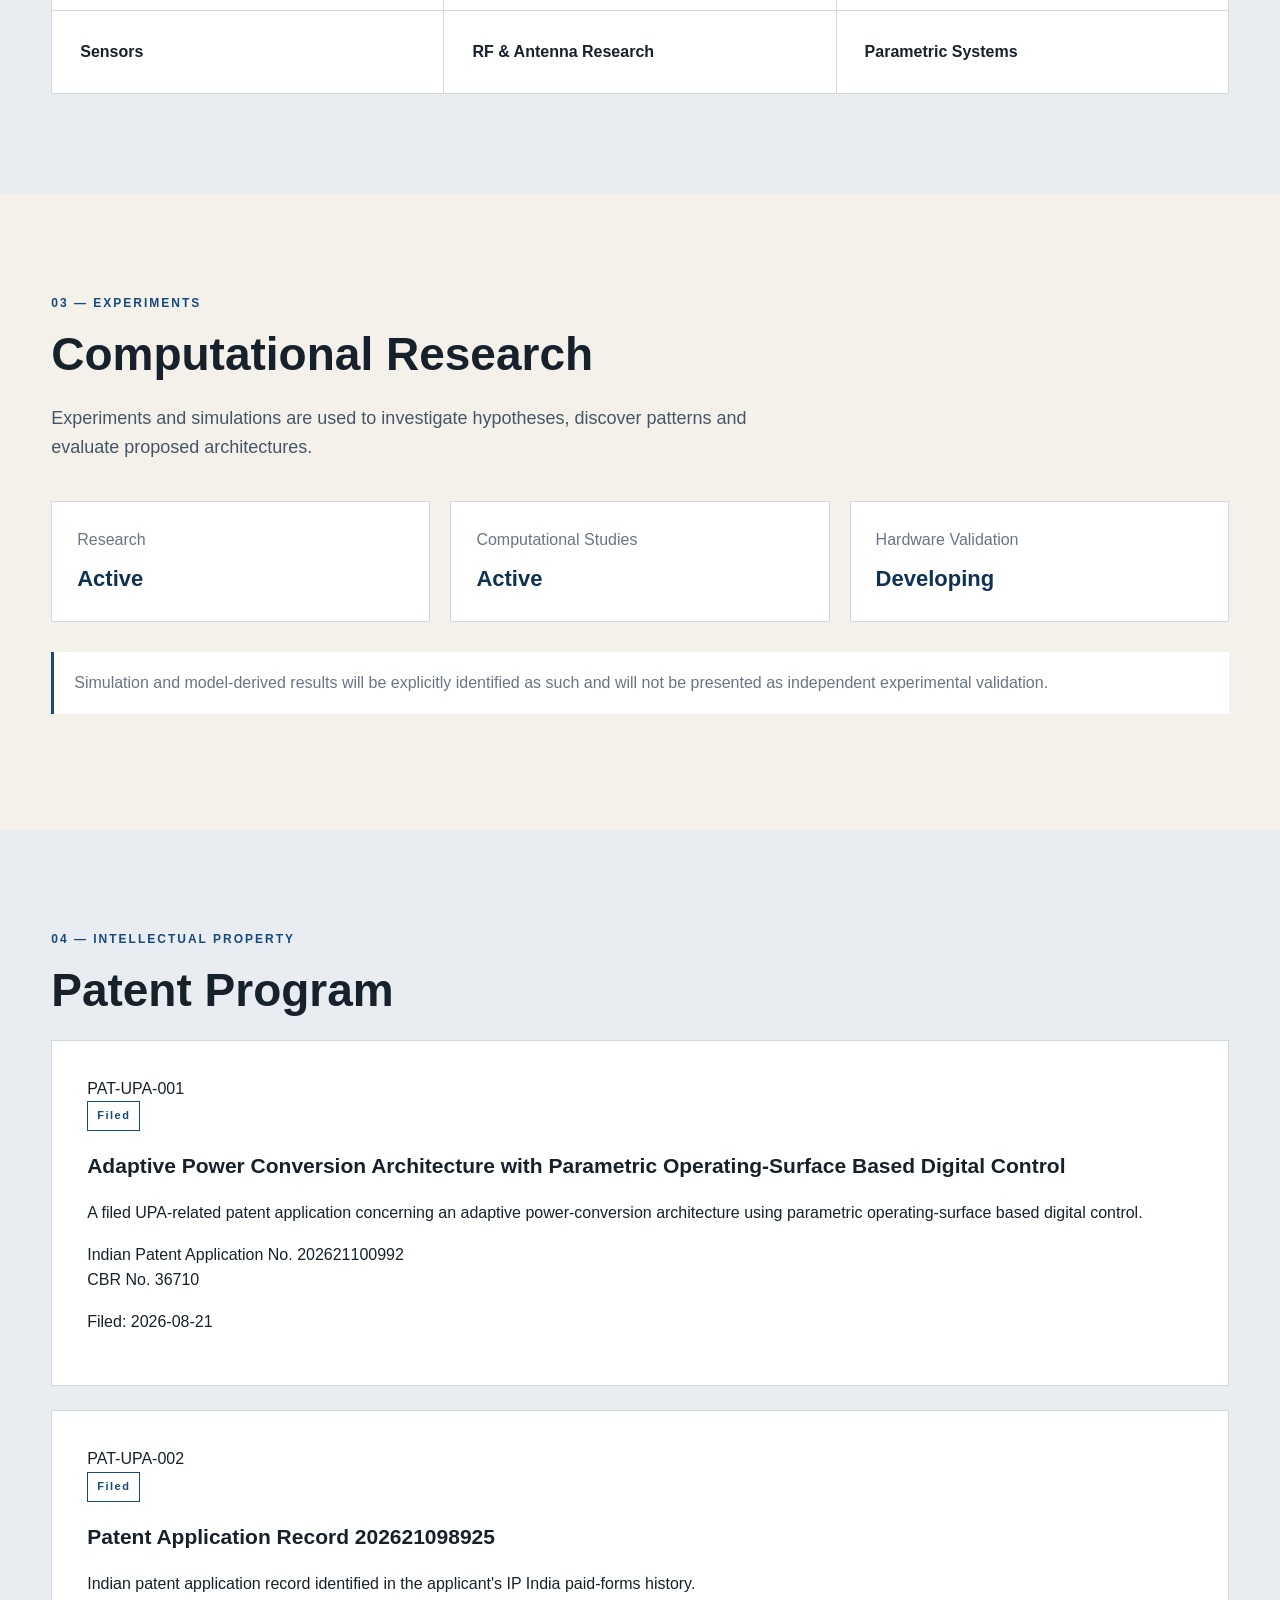
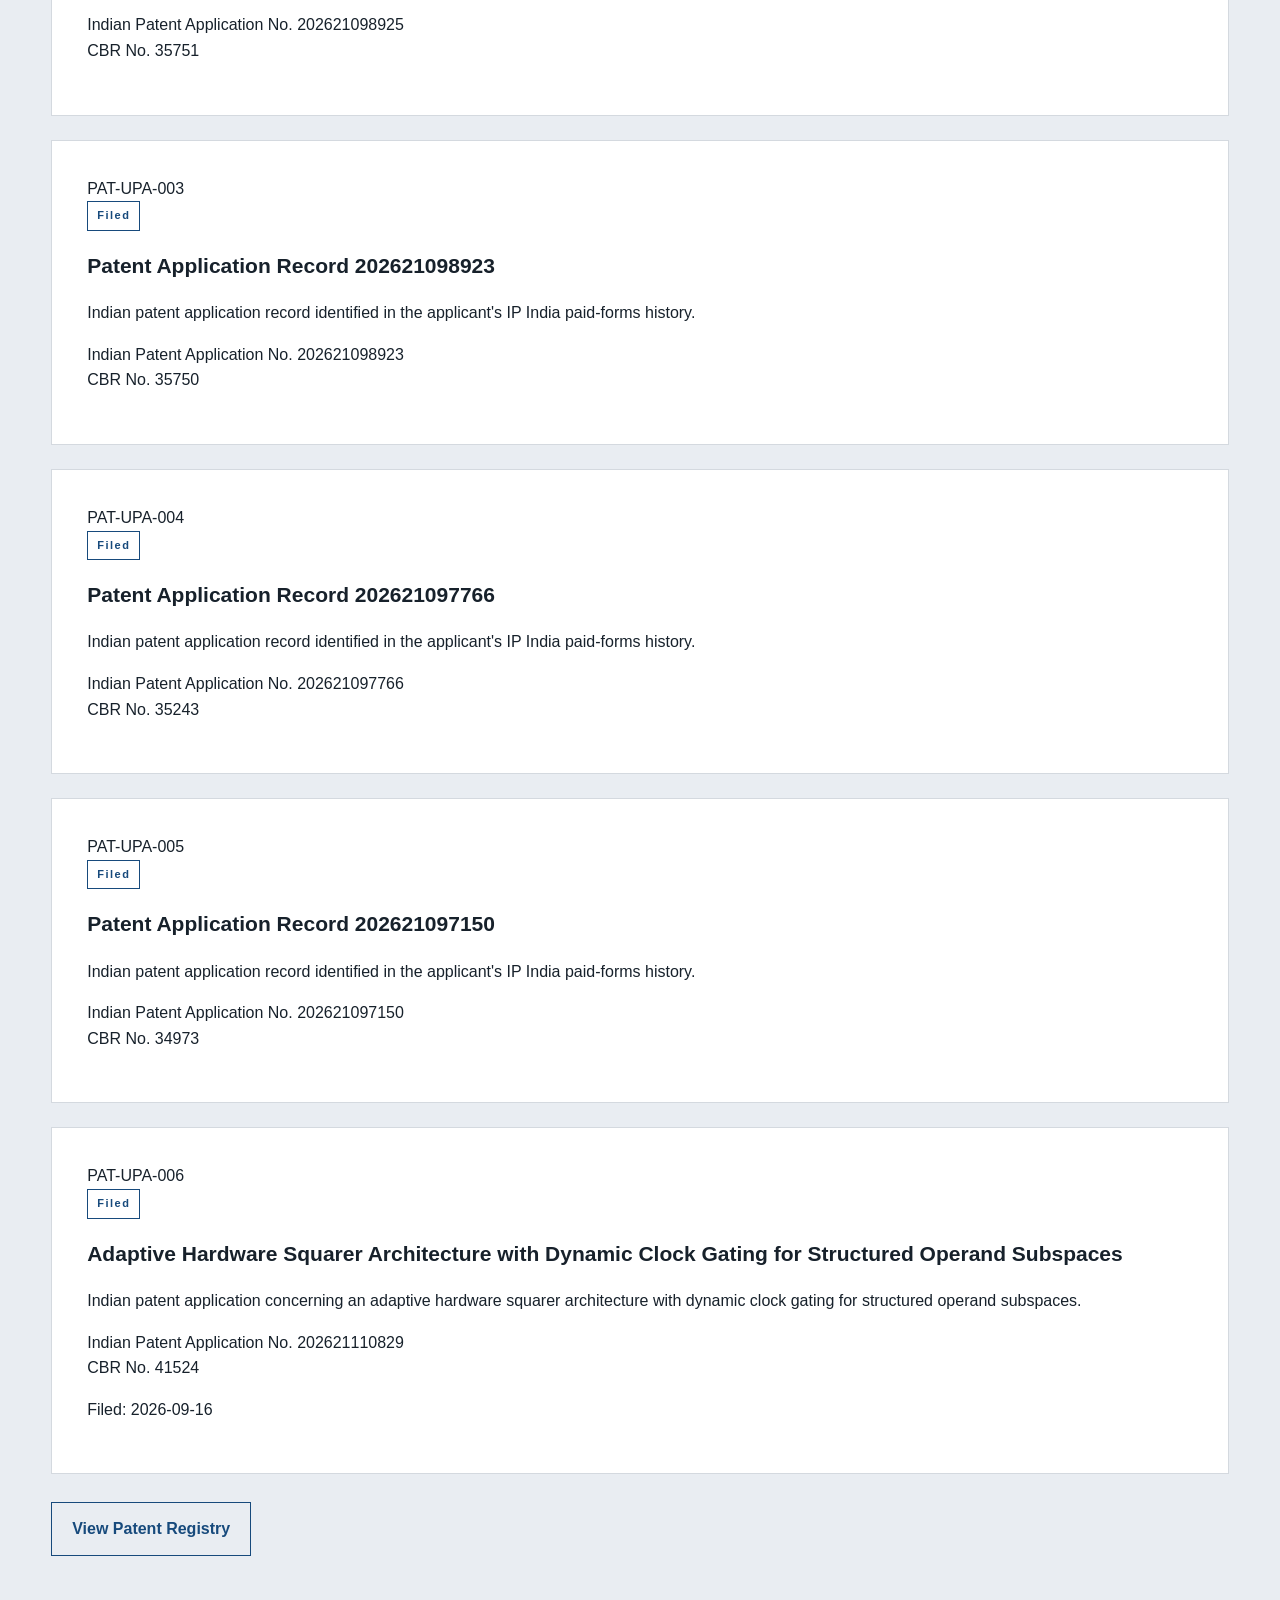
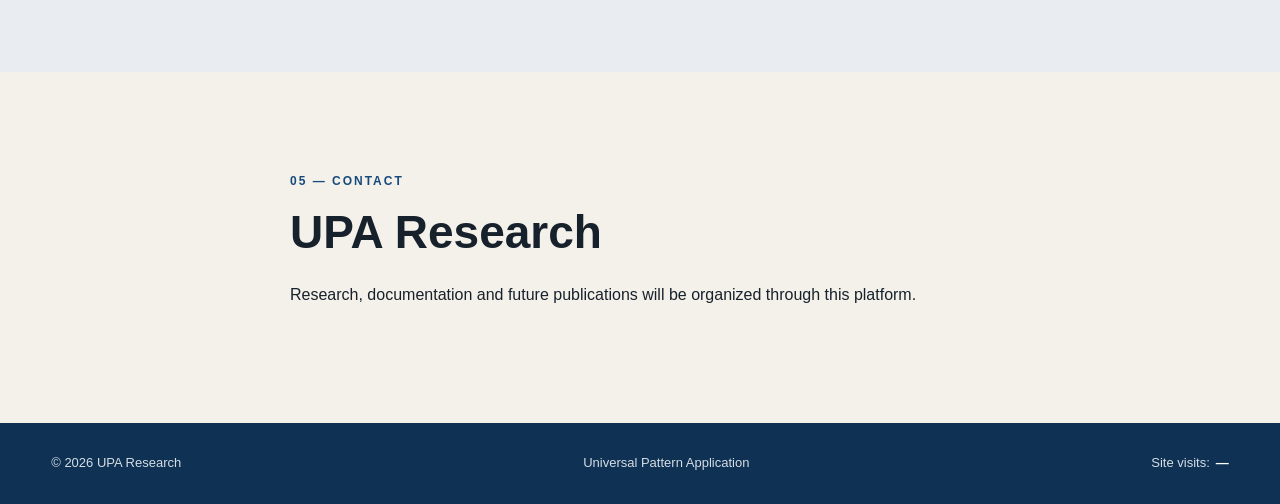
==== commit 5b06a586: "Add sixth patent application to research registry" ====
--- a/index.html
+++ b/index.html
@@ -151,27 +151,19 @@
 
 
     <section class="section alternate" id="patents">
-        <div class="container">
-            <p class="eyebrow">04 — INTELLECTUAL PROPERTY</p>
-            <h2>Patent Program</h2>
-
-            <div class="patent-card">
-                <span class="patent-status">FILED</span>
-
-                <h3>
-                    Adaptive Power Conversion Architecture with Parametric
-                    Operating-Surface Based Digital Control
-                </h3>
-
-                <p>
-                    Indian Patent Application No. 202621100992<br>CBR No. 36710</p>
-
-                <p>
-                    Filed: 21 August 2026<br>Applicant: Nisarg Vasant Nikam
-                </p>
-            </div>
-        </div>
-    </section>
+          <div class="container">
+              <p class="eyebrow">04 &mdash; INTELLECTUAL PROPERTY</p>
+              <h2>Patent Program</h2>
+
+              <div id="homepage-patents" class="patent-program-grid">
+                  <p>Loading patent records...</p>
+              </div>
+
+              <p class="patent-program-link">
+                  <a href="patents/" class="button secondary">View Patent Registry</a>
+              </p>
+          </div>
+      </section>
 
 
     <section class="section" id="contact">
@@ -201,6 +193,50 @@
 
 <script src="js/main.js"></script>
 
+
+<script>
+fetch("data/patents.json", { cache: "no-store" })
+    .then(response => {
+        if (!response.ok) throw new Error("Patent data unavailable");
+        return response.json();
+    })
+    .then(data => {
+        const container = document.getElementById("homepage-patents");
+        const records = data.records || [];
+
+        container.innerHTML = "";
+
+        records.forEach(record => {
+            const card = document.createElement("article");
+            card.className = "patent-card";
+
+            card.innerHTML = `
+                <div class="patent-id">${record.id || "Patent record"}</div>
+                <span class="patent-status">${record.status || "Status not specified"}</span>
+                <h3>${record.title || "Untitled patent record"}</h3>
+                <p>${record.summary || ""}</p>
+                <p>
+                    Indian Patent Application No. ${record.application_number || "-"}<br>
+                    CBR No. ${record.cbr_number || "-"}
+                </p>
+                <p>
+                    ${record.filing_date ? "Filed: " + record.filing_date : ""}
+                </p>
+            `;
+
+            container.appendChild(card);
+        });
+
+        if (!records.length) {
+            container.innerHTML = "<p>No public patent records are currently listed.</p>";
+        }
+    })
+    .catch(() => {
+        document.getElementById("homepage-patents").innerHTML =
+            "<p>Patent data is temporarily unavailable.</p>";
+    });
+</script>
+
 </body>
 </html>
 
--- a/css/style.css
+++ b/css/style.css
@@ -367,6 +367,16 @@
 .visitor-counter strong {
     color: #ffffff;
     font-variant-numeric: tabular-nums;
+}
+
+
+.patent-program-grid {
+    display: grid;
+    gap: 24px;
+}
+
+.patent-program-link {
+    margin-top: 28px;
 }
 
 /* ---------- UPA Final Responsive System v2 ---------- */
